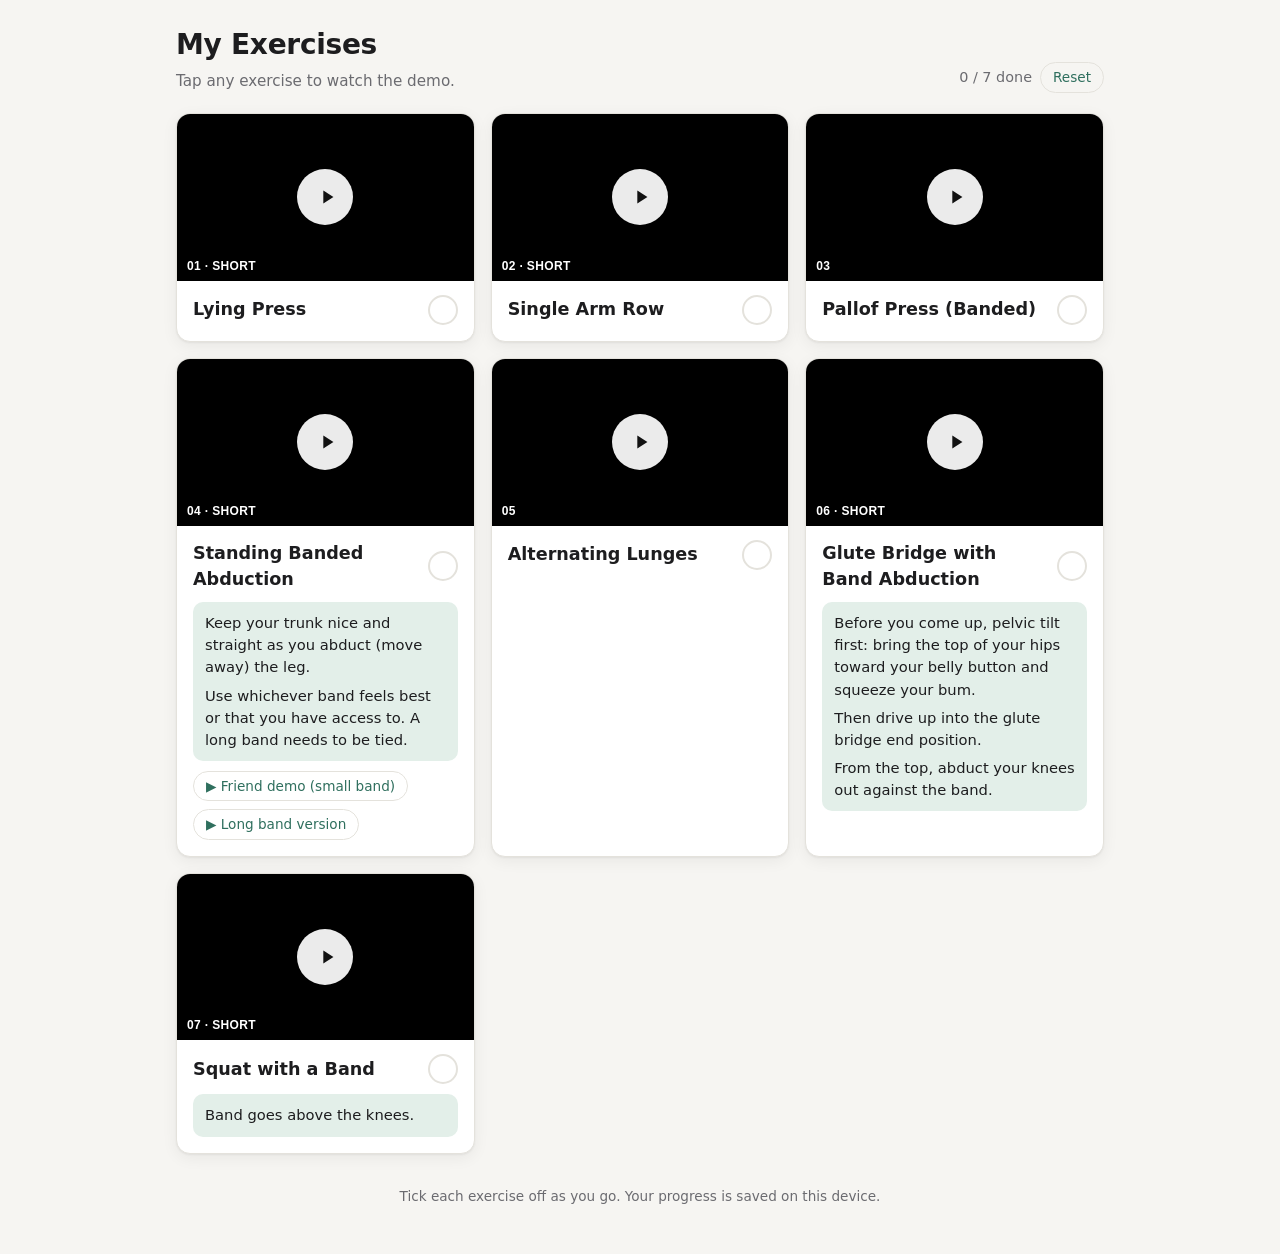
==== index.html @ b8123e3d "Add exercise reference web app Co-Authored-By: Claude Opus 5.5 <noreply@anthropic.com> Claude-Sessio" ====
<!doctype html>
<html lang="en">
<head>
<meta charset="utf-8">
<meta name="viewport" content="width=device-width, initial-scale=1">
<title>My Exercises</title>
<meta name="description" content="Quick reference for my exercise programme. Tap any exercise to watch the demo video.">
<link rel="icon" href="data:image/svg+xml,<svg xmlns='http://www.w3.org/2000/svg' viewBox='0 0 100 100'><text y='.9em' font-size='90'>💪</text></svg>">
<style>
  :root {
    --bg: #f6f5f2;
    --card: #ffffff;
    --text: #1d1d1f;
    --muted: #6b6b70;
    --accent: #2f6f5e;
    --accent-soft: #e3efe9;
    --border: #e4e2dc;
    --shadow: 0 1px 2px rgba(0,0,0,.05), 0 4px 16px rgba(0,0,0,.06);
    --overlay: rgba(10,10,12,.85);
  }
  @media (prefers-color-scheme: dark) {
    :root:not([data-theme="light"]) {
      --bg: #141416;
      --card: #1e1e21;
      --text: #f0f0f2;
      --muted: #a0a0a8;
      --accent: #6cc3a7;
      --accent-soft: #1f3530;
      --border: #2c2c31;
      --shadow: 0 1px 2px rgba(0,0,0,.4), 0 4px 16px rgba(0,0,0,.3);
    }
  }
  :root[data-theme="dark"] {
    --bg: #141416;
    --card: #1e1e21;
    --text: #f0f0f2;
    --muted: #a0a0a8;
    --accent: #6cc3a7;
    --accent-soft: #1f3530;
    --border: #2c2c31;
    --shadow: 0 1px 2px rgba(0,0,0,.4), 0 4px 16px rgba(0,0,0,.3);
  }

  * { box-sizing: border-box; }
  body {
    margin: 0;
    background: var(--bg);
    color: var(--text);
    font: 16px/1.5 system-ui, -apple-system, "Segoe UI", Roboto, sans-serif;
    -webkit-font-smoothing: antialiased;
  }
  .wrap { max-width: 960px; margin: 0 auto; padding: 24px 16px 48px; }

  header { display: flex; align-items: flex-end; justify-content: space-between; gap: 12px; margin-bottom: 20px; }
  h1 { font-size: 1.75rem; margin: 0; letter-spacing: -.01em; }
  .sub { color: var(--muted); margin: 4px 0 0; font-size: .95rem; }
  .progress { font-size: .9rem; color: var(--muted); white-space: nowrap; }
  .progress button {
    margin-left: 8px; font: inherit; font-size: .85rem; color: var(--accent);
    background: none; border: 1px solid var(--border); border-radius: 999px; padding: 4px 12px; cursor: pointer;
  }

  .grid { display: grid; gap: 16px; grid-template-columns: repeat(auto-fill, minmax(260px, 1fr)); }

  .card {
    background: var(--card); border: 1px solid var(--border); border-radius: 14px;
    box-shadow: var(--shadow); overflow: hidden; display: flex; flex-direction: column;
    transition: opacity .2s;
  }
  .card.done { opacity: .55; }

  .thumb {
    position: relative; display: block; width: 100%; aspect-ratio: 16 / 9; padding: 0; border: 0;
    background: #000 center / cover no-repeat; cursor: pointer;
  }
  .thumb::after {
    content: ""; position: absolute; inset: 0;
    background: linear-gradient(to top, rgba(0,0,0,.45), rgba(0,0,0,0) 55%);
  }
  .play {
    position: absolute; z-index: 1; left: 50%; top: 50%; transform: translate(-50%, -50%);
    width: 56px; height: 56px; border-radius: 50%; background: rgba(255,255,255,.92);
    display: grid; place-items: center; transition: transform .15s;
  }
  .play svg { width: 22px; height: 22px; margin-left: 3px; fill: #111; }
  .thumb:hover .play, .thumb:focus-visible .play { transform: translate(-50%, -50%) scale(1.08); }
  .thumb:focus-visible { outline: 3px solid var(--accent); outline-offset: -3px; }
  .badge {
    position: absolute; z-index: 1; left: 10px; bottom: 8px; color: #fff; font-size: .75rem;
    font-weight: 600; letter-spacing: .03em; text-transform: uppercase;
  }

  .body { padding: 14px 16px 16px; display: flex; flex-direction: column; gap: 10px; flex: 1; }
  .title-row { display: flex; align-items: center; justify-content: space-between; gap: 10px; }
  h2 { font-size: 1.1rem; margin: 0; }
  .check {
    flex: none; width: 30px; height: 30px; border-radius: 50%; border: 2px solid var(--border);
    background: none; cursor: pointer; display: grid; place-items: center; color: transparent;
  }
  .check svg { width: 16px; height: 16px; }
  .card.done .check { background: var(--accent); border-color: var(--accent); color: #fff; }

  .tips { margin: 0; padding: 10px 12px; background: var(--accent-soft); border-radius: 10px; font-size: .92rem; }
  .tips p { margin: 0; }
  .tips p + p { margin-top: 6px; }

  .alt { display: flex; flex-wrap: wrap; gap: 8px; }
  .alt button {
    font: inherit; font-size: .85rem; color: var(--accent); background: none; cursor: pointer;
    border: 1px solid var(--border); border-radius: 999px; padding: 4px 12px;
  }

  /* Video modal */
  .modal {
    position: fixed; inset: 0; z-index: 10; background: var(--overlay);
    display: none; align-items: center; justify-content: center; padding: 16px;
  }
  .modal.open { display: flex; }
  .player { position: relative; width: 100%; max-width: 900px; }
  .player.short { max-width: min(420px, calc((100vh - 120px) * 9 / 16)); }
  .frame { position: relative; width: 100%; aspect-ratio: 16 / 9; background: #000; border-radius: 12px; overflow: hidden; }
  .player.short .frame { aspect-ratio: 9 / 16; }
  .frame iframe { position: absolute; inset: 0; width: 100%; height: 100%; border: 0; }
  .player-bar { display: flex; justify-content: space-between; align-items: center; gap: 12px; margin-bottom: 10px; color: #fff; }
  .player-bar h3 { margin: 0; font-size: 1rem; }
  .player-bar a { color: #cfe; font-size: .85rem; }
  .close {
    flex: none; width: 40px; height: 40px; border-radius: 50%; border: 0; cursor: pointer;
    background: rgba(255,255,255,.15); color: #fff; font-size: 1.4rem; line-height: 1;
  }

  footer { margin-top: 32px; color: var(--muted); font-size: .85rem; text-align: center; }

  @media (max-width: 520px) {
    header { flex-direction: column; align-items: flex-start; }
    h1 { font-size: 1.5rem; }
  }
</style>
</head>
<body>
<div class="wrap">
  <header>
    <div>
      <h1>My Exercises</h1>
      <p class="sub">Tap any exercise to watch the demo.</p>
    </div>
    <div class="progress"><span id="count"></span><button id="reset" type="button">Reset</button></div>
  </header>

  <main class="grid" id="grid"></main>

  <footer>Tick each exercise off as you go. Your progress is saved on this device.</footer>
</div>

<div class="modal" id="modal" role="dialog" aria-modal="true" aria-labelledby="modal-title">
  <div class="player" id="player">
    <div class="player-bar">
      <div>
        <h3 id="modal-title"></h3>
        <a id="modal-link" href="#" target="_blank" rel="noopener">Open in YouTube</a>
      </div>
      <button class="close" id="close" type="button" aria-label="Close video">&times;</button>
    </div>
    <div class="frame" id="frame"></div>
  </div>
</div>

<script>
  // Add or edit exercises here. "short: true" means a vertical YouTube Short.
  const EXERCISES = [
    {
      name: "Lying Press",
      videos: [{ id: "d33SDkfL1yQ", short: true }]
    },
    {
      name: "Single Arm Row",
      videos: [{ id: "i9BJwVCK5VQ", short: true }]
    },
    {
      name: "Pallof Press (Banded)",
      videos: [{ id: "y1fOBVtANdM", short: false }]
    },
    {
      name: "Standing Banded Abduction",
      tips: [
        "Keep your trunk nice and straight as you abduct (move away) the leg.",
        "Use whichever band feels best or that you have access to. A long band needs to be tied."
      ],
      videos: [
        { id: "8Ax7lJ3I7pk", short: true, label: "Friend demo (small band)" },
        { id: "7Sph-K6Nmgc", short: true, label: "Long band version" }
      ]
    },
    {
      name: "Alternating Lunges",
      videos: [{ id: "tTej-ax9XiA", short: false }]
    },
    {
      name: "Glute Bridge with Band Abduction",
      tips: [
        "Before you come up, pelvic tilt first: bring the top of your hips toward your belly button and squeeze your bum.",
        "Then drive up into the glute bridge end position.",
        "From the top, abduct your knees out against the band."
      ],
      videos: [{ id: "tv9dFw4zPA0", short: true }]
    },
    {
      name: "Squat with a Band",
      tips: ["Band goes above the knees."],
      videos: [{ id: "ExfeIVSC1HU", short: true }]
    }
  ];

  const STORE_KEY = "exercises-done";
  const load = () => { try { return JSON.parse(localStorage.getItem(STORE_KEY)) || []; } catch { return []; } };
  const save = (done) => { try { localStorage.setItem(STORE_KEY, JSON.stringify(done)); } catch {} };
  let done = new Set(load());

  const ytUrl = (v) => v.short ? `https://www.youtube.com/shorts/${v.id}` : `https://www.youtube.com/watch?v=${v.id}`;
  const playIcon = '<svg viewBox="0 0 24 24" aria-hidden="true"><path d="M8 5v14l11-7z"/></svg>';
  const tickIcon = '<svg viewBox="0 0 24 24" fill="none" stroke="currentColor" stroke-width="3" aria-hidden="true"><path d="M5 12l5 5L19 7"/></svg>';

  const grid = document.getElementById("grid");

  EXERCISES.forEach((ex, i) => {
    const main = ex.videos[0];
    const card = document.createElement("article");
    card.className = "card" + (done.has(ex.name) ? " done" : "");
    card.innerHTML = `
      <button class="thumb" type="button" aria-label="Play ${ex.name} video"
        style="background-image:url('https://i.ytimg.com/vi/${main.id}/hqdefault.jpg')">
        <span class="play">${playIcon}</span>
        <span class="badge">${String(i + 1).padStart(2, "0")}${main.short ? " · Short" : ""}</span>
      </button>
      <div class="body">
        <div class="title-row">
          <h2>${ex.name}</h2>
          <button class="check" type="button" aria-label="Mark ${ex.name} as done" aria-pressed="${done.has(ex.name)}">${tickIcon}</button>
        </div>
        ${ex.tips ? `<div class="tips">${ex.tips.map(t => `<p>${t}</p>`).join("")}</div>` : ""}
        ${ex.videos.length > 1 ? `<div class="alt">${ex.videos.map((v, j) =>
          `<button type="button" data-v="${j}">▶ ${v.label || "Video " + (j + 1)}</button>`).join("")}</div>` : ""}
      </div>`;

    card.querySelector(".thumb").addEventListener("click", () => openVideo(ex, main));
    card.querySelectorAll(".alt button").forEach(b =>
      b.addEventListener("click", () => openVideo(ex, ex.videos[+b.dataset.v])));
    const check = card.querySelector(".check");
    check.addEventListener("click", () => {
      done.has(ex.name) ? done.delete(ex.name) : done.add(ex.name);
      card.classList.toggle("done", done.has(ex.name));
      check.setAttribute("aria-pressed", done.has(ex.name));
      save([...done]);
      updateCount();
    });
    grid.appendChild(card);
  });

  function updateCount() {
    document.getElementById("count").textContent = `${done.size} / ${EXERCISES.length} done`;
  }
  updateCount();

  document.getElementById("reset").addEventListener("click", () => {
    done.clear(); save([]);
    document.querySelectorAll(".card").forEach(c => c.classList.remove("done"));
    document.querySelectorAll(".check").forEach(c => c.setAttribute("aria-pressed", "false"));
    updateCount();
  });

  // Modal player
  const modal = document.getElementById("modal");
  const player = document.getElementById("player");
  const frame = document.getElementById("frame");
  let lastFocus = null;

  function openVideo(ex, v) {
    lastFocus = document.activeElement;
    document.getElementById("modal-title").textContent = ex.name + (v.label ? ` · ${v.label}` : "");
    document.getElementById("modal-link").href = ytUrl(v);
    player.classList.toggle("short", v.short);
    frame.innerHTML = `<iframe src="https://www.youtube-nocookie.com/embed/${v.id}?autoplay=1&rel=0&playsinline=1"
      title="${ex.name}" allow="autoplay; encrypted-media; picture-in-picture; fullscreen" allowfullscreen></iframe>`;
    modal.classList.add("open");
    document.getElementById("close").focus();
  }
  function closeVideo() {
    modal.classList.remove("open");
    frame.innerHTML = "";
    if (lastFocus) lastFocus.focus();
  }
  document.getElementById("close").addEventListener("click", closeVideo);
  modal.addEventListener("click", (e) => { if (e.target === modal) closeVideo(); });
  document.addEventListener("keydown", (e) => { if (e.key === "Escape" && modal.classList.contains("open")) closeVideo(); });
</script>
</body>
</html>
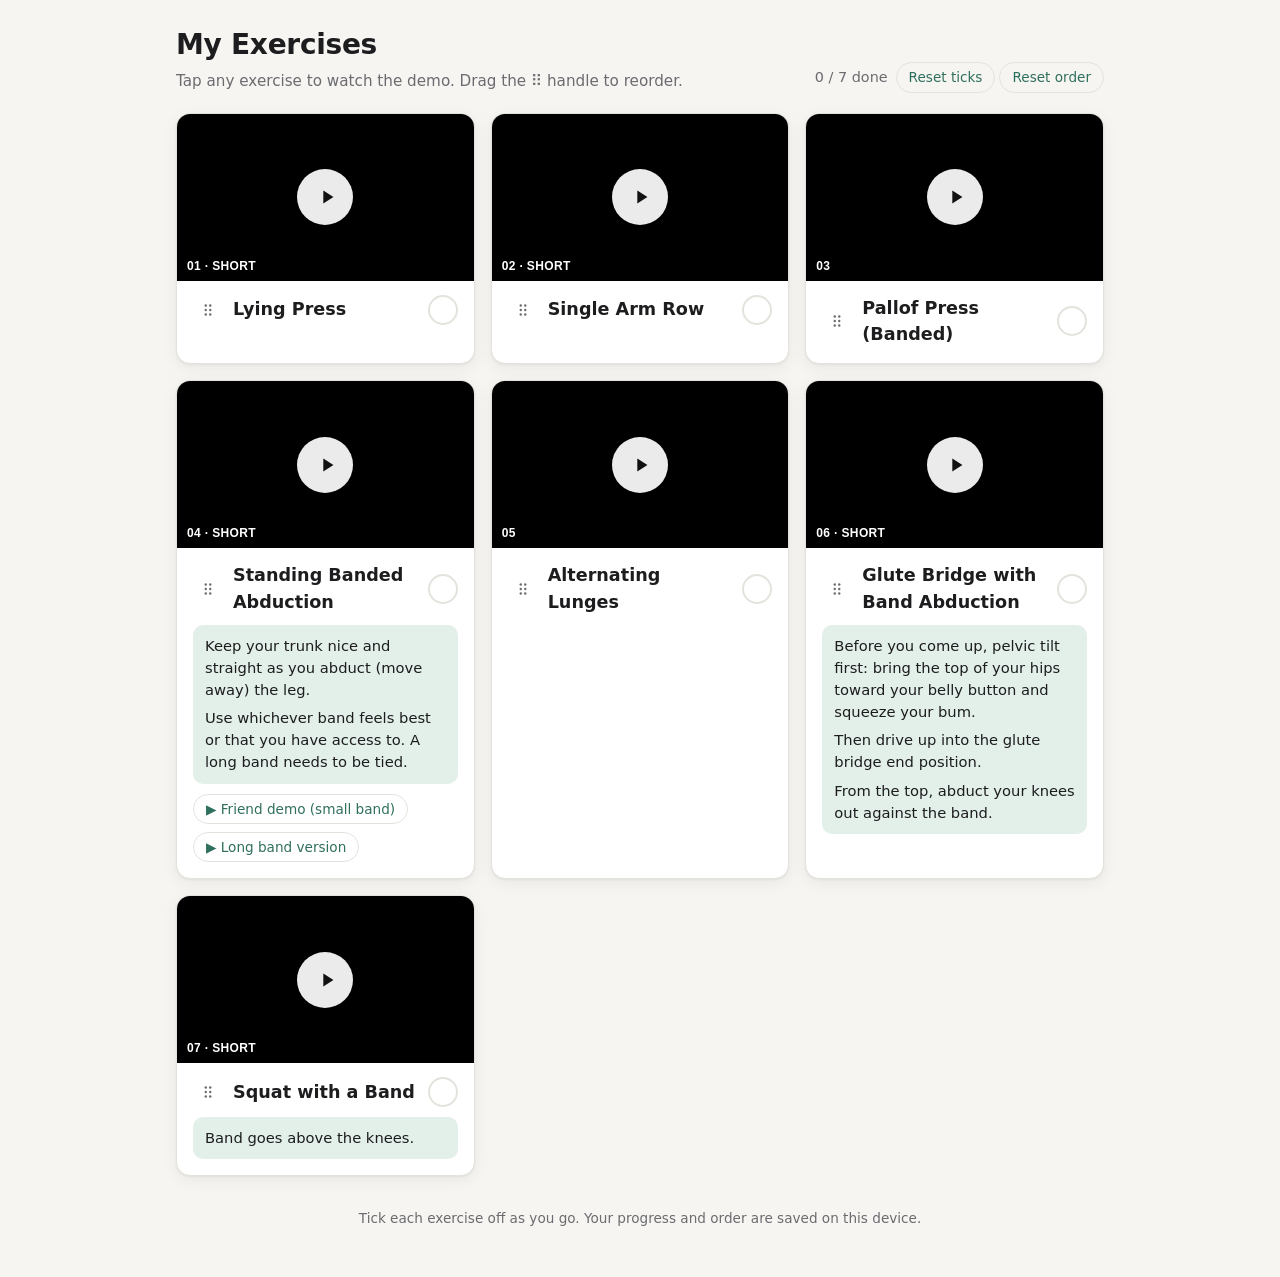
==== commit 4fa9893a: "Add drag-to-reorder with order saved in the browser Co-Authored-By: Claude Opus 5.5 <noreply@anthrop" ====
--- a/index.html
+++ b/index.html
@@ -55,6 +55,7 @@
   h1 { font-size: 1.75rem; margin: 0; letter-spacing: -.01em; }
   .sub { color: var(--muted); margin: 4px 0 0; font-size: .95rem; }
   .progress { font-size: .9rem; color: var(--muted); white-space: nowrap; }
+  .progress button + button { margin-left: 4px; }
   .progress button {
     margin-left: 8px; font: inherit; font-size: .85rem; color: var(--accent);
     background: none; border: 1px solid var(--border); border-radius: 999px; padding: 4px 12px; cursor: pointer;
@@ -68,6 +69,17 @@
     transition: opacity .2s;
   }
   .card.done { opacity: .55; }
+  .card.dragging { opacity: .9; box-shadow: 0 12px 32px rgba(0,0,0,.25); outline: 2px solid var(--accent); position: relative; z-index: 2; }
+  body.is-dragging { user-select: none; -webkit-user-select: none; cursor: grabbing; }
+
+  .handle {
+    flex: none; width: 30px; height: 30px; border: 0; border-radius: 8px; padding: 0;
+    background: none; color: var(--muted); cursor: grab; display: grid; place-items: center;
+    touch-action: none;
+  }
+  .handle:hover, .handle:focus-visible { background: var(--accent-soft); color: var(--accent); }
+  .handle svg { width: 18px; height: 18px; fill: currentColor; }
+  .title-row h2 { flex: 1; }
 
   .thumb {
     position: relative; display: block; width: 100%; aspect-ratio: 16 / 9; padding: 0; border: 0;
@@ -142,14 +154,14 @@
   <header>
     <div>
       <h1>My Exercises</h1>
-      <p class="sub">Tap any exercise to watch the demo.</p>
+      <p class="sub">Tap any exercise to watch the demo. Drag the ⠿ handle to reorder.</p>
     </div>
-    <div class="progress"><span id="count"></span><button id="reset" type="button">Reset</button></div>
+    <div class="progress"><span id="count"></span><button id="reset" type="button">Reset ticks</button><button id="reset-order" type="button">Reset order</button></div>
   </header>
 
   <main class="grid" id="grid"></main>
 
-  <footer>Tick each exercise off as you go. Your progress is saved on this device.</footer>
+  <footer>Tick each exercise off as you go. Your progress and order are saved on this device.</footer>
 </div>
 
 <div class="modal" id="modal" role="dialog" aria-modal="true" aria-labelledby="modal-title">
@@ -216,24 +228,36 @@
   const save = (done) => { try { localStorage.setItem(STORE_KEY, JSON.stringify(done)); } catch {} };
   let done = new Set(load());
 
+  const ORDER_KEY = "exercises-order";
+  const loadOrder = () => { try { return JSON.parse(localStorage.getItem(ORDER_KEY)) || []; } catch { return []; } };
+  const saveOrder = (order) => { try { localStorage.setItem(ORDER_KEY, JSON.stringify(order)); } catch {} };
+
+  // Apply the saved order. Exercises not in the saved list (e.g. newly added) go at the end.
+  const savedOrder = loadOrder();
+  const rank = (ex) => { const i = savedOrder.indexOf(ex.name); return i === -1 ? Infinity : i; };
+  const ordered = EXERCISES.map((ex, i) => ({ ex, i })).sort((a, b) => rank(a.ex) - rank(b.ex) || a.i - b.i).map(o => o.ex);
+
   const ytUrl = (v) => v.short ? `https://www.youtube.com/shorts/${v.id}` : `https://www.youtube.com/watch?v=${v.id}`;
   const playIcon = '<svg viewBox="0 0 24 24" aria-hidden="true"><path d="M8 5v14l11-7z"/></svg>';
+  const gripIcon = '<svg viewBox="0 0 24 24" aria-hidden="true"><circle cx="9" cy="6" r="1.6"/><circle cx="15" cy="6" r="1.6"/><circle cx="9" cy="12" r="1.6"/><circle cx="15" cy="12" r="1.6"/><circle cx="9" cy="18" r="1.6"/><circle cx="15" cy="18" r="1.6"/></svg>';
   const tickIcon = '<svg viewBox="0 0 24 24" fill="none" stroke="currentColor" stroke-width="3" aria-hidden="true"><path d="M5 12l5 5L19 7"/></svg>';
 
   const grid = document.getElementById("grid");
 
-  EXERCISES.forEach((ex, i) => {
+  ordered.forEach((ex) => {
     const main = ex.videos[0];
     const card = document.createElement("article");
+    card.dataset.name = ex.name;
     card.className = "card" + (done.has(ex.name) ? " done" : "");
     card.innerHTML = `
       <button class="thumb" type="button" aria-label="Play ${ex.name} video"
         style="background-image:url('https://i.ytimg.com/vi/${main.id}/hqdefault.jpg')">
         <span class="play">${playIcon}</span>
-        <span class="badge">${String(i + 1).padStart(2, "0")}${main.short ? " · Short" : ""}</span>
+        <span class="badge"><span class="num"></span>${main.short ? " · Short" : ""}</span>
       </button>
       <div class="body">
         <div class="title-row">
+          <button class="handle" type="button" aria-label="Reorder ${ex.name}. Drag, or use arrow keys">${gripIcon}</button>
           <h2>${ex.name}</h2>
           <button class="check" type="button" aria-label="Mark ${ex.name} as done" aria-pressed="${done.has(ex.name)}">${tickIcon}</button>
         </div>
@@ -253,7 +277,74 @@
       save([...done]);
       updateCount();
     });
+    setupDrag(card);
     grid.appendChild(card);
+  });
+  renumber();
+
+  function renumber() {
+    grid.querySelectorAll(".card").forEach((c, i) => {
+      c.querySelector(".num").textContent = String(i + 1).padStart(2, "0");
+    });
+  }
+  function persistOrder() {
+    saveOrder([...grid.querySelectorAll(".card")].map(c => c.dataset.name));
+    renumber();
+  }
+
+  // Drag to reorder with the handle. Pointer events cover mouse, touch, and pen.
+  function setupDrag(card) {
+    const handle = card.querySelector(".handle");
+
+    handle.addEventListener("pointerdown", (e) => {
+      if (e.button !== 0) return;
+      e.preventDefault();
+      card.classList.add("dragging");
+      document.body.classList.add("is-dragging");
+
+      const onMove = (ev) => {
+        // Auto-scroll near the top or bottom edge of the screen.
+        const edge = 60;
+        if (ev.clientY < edge) window.scrollBy(0, -12);
+        else if (ev.clientY > window.innerHeight - edge) window.scrollBy(0, 12);
+
+        const target = document.elementFromPoint(ev.clientX, ev.clientY)?.closest(".card");
+        if (!target || target === card) return;
+        const cards = [...grid.children];
+        const before = cards.indexOf(card) > cards.indexOf(target);
+        grid.insertBefore(card, before ? target : target.nextSibling);
+      };
+      // Listen on the document: moving the card in the DOM would drop pointer capture on the handle.
+      const onUp = () => {
+        document.removeEventListener("pointermove", onMove);
+        document.removeEventListener("pointerup", onUp);
+        document.removeEventListener("pointercancel", onUp);
+        card.classList.remove("dragging");
+        document.body.classList.remove("is-dragging");
+        persistOrder();
+      };
+      document.addEventListener("pointermove", onMove);
+      document.addEventListener("pointerup", onUp);
+      document.addEventListener("pointercancel", onUp);
+    });
+
+    // Keyboard: arrow keys move the card one place.
+    handle.addEventListener("keydown", (e) => {
+      if (["ArrowUp", "ArrowLeft"].includes(e.key) && card.previousElementSibling) {
+        grid.insertBefore(card, card.previousElementSibling);
+      } else if (["ArrowDown", "ArrowRight"].includes(e.key) && card.nextElementSibling) {
+        grid.insertBefore(card.nextElementSibling, card);
+      } else return;
+      e.preventDefault();
+      handle.focus();
+      persistOrder();
+    });
+  }
+
+  document.getElementById("reset-order").addEventListener("click", () => {
+    const byName = Object.fromEntries([...grid.children].map(c => [c.dataset.name, c]));
+    EXERCISES.forEach(ex => grid.appendChild(byName[ex.name]));
+    persistOrder();
   });
 
   function updateCount() {
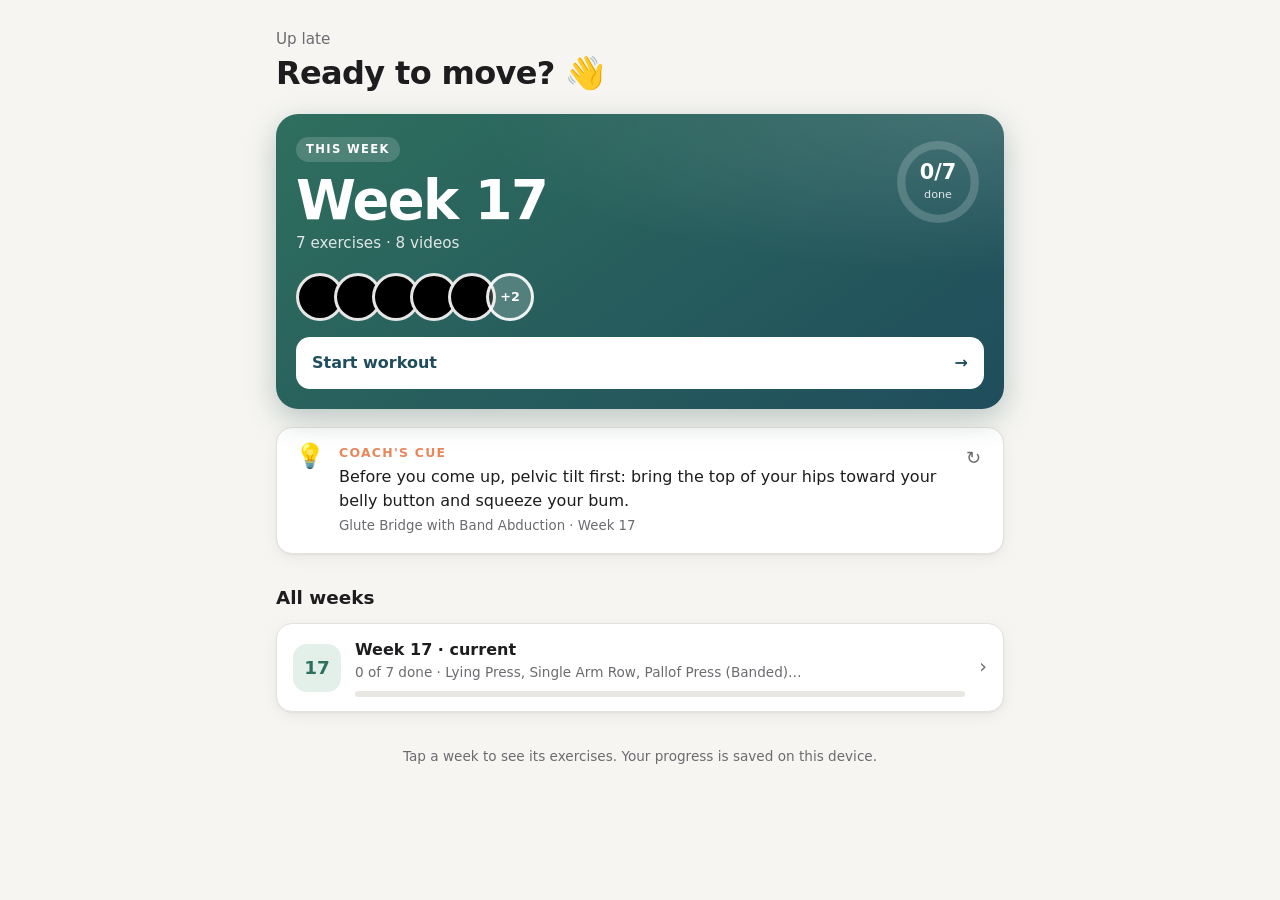
==== commit 174c360a: "Add weeks home page; move exercises to Week 17 Co-Authored-By: Claude Opus 5.5 <noreply@anthropic.co" ====
--- a/index.html
+++ b/index.html
@@ -2,9 +2,11 @@
 <html lang="en">
 <head>
 <meta charset="utf-8">
-<meta name="viewport" content="width=device-width, initial-scale=1">
+<meta name="viewport" content="width=device-width, initial-scale=1, viewport-fit=cover">
 <title>My Exercises</title>
-<meta name="description" content="Quick reference for my exercise programme. Tap any exercise to watch the demo video.">
+<meta name="description" content="My weekly exercise programme. Pick a week and tap any exercise to watch the demo.">
+<meta name="apple-mobile-web-app-capable" content="yes">
+<meta name="apple-mobile-web-app-title" content="Exercises">
 <link rel="icon" href="data:image/svg+xml,<svg xmlns='http://www.w3.org/2000/svg' viewBox='0 0 100 100'><text y='.9em' font-size='90'>💪</text></svg>">
 <style>
   :root {
@@ -13,10 +15,14 @@
     --text: #1d1d1f;
     --muted: #6b6b70;
     --accent: #2f6f5e;
+    --accent-2: #4e9a7f;
     --accent-soft: #e3efe9;
+    --warm: #e8875b;
     --border: #e4e2dc;
     --shadow: 0 1px 2px rgba(0,0,0,.05), 0 4px 16px rgba(0,0,0,.06);
-    --overlay: rgba(10,10,12,.85);
+    --hero-from: #2f6f5e;
+    --hero-to: #1f4d5c;
+    --track: #e9e7e1;
   }
   @media (prefers-color-scheme: dark) {
     :root:not([data-theme="light"]) {
@@ -25,9 +31,14 @@
       --text: #f0f0f2;
       --muted: #a0a0a8;
       --accent: #6cc3a7;
+      --accent-2: #4e9a7f;
       --accent-soft: #1f3530;
+      --warm: #f0a07a;
       --border: #2c2c31;
       --shadow: 0 1px 2px rgba(0,0,0,.4), 0 4px 16px rgba(0,0,0,.3);
+      --hero-from: #1f4d43;
+      --hero-to: #173544;
+      --track: #2c2c31;
     }
   }
   :root[data-theme="dark"] {
@@ -36,9 +47,14 @@
     --text: #f0f0f2;
     --muted: #a0a0a8;
     --accent: #6cc3a7;
+    --accent-2: #4e9a7f;
     --accent-soft: #1f3530;
+    --warm: #f0a07a;
     --border: #2c2c31;
     --shadow: 0 1px 2px rgba(0,0,0,.4), 0 4px 16px rgba(0,0,0,.3);
+    --hero-from: #1f4d43;
+    --hero-to: #173544;
+    --track: #2c2c31;
   }
 
   * { box-sizing: border-box; }
@@ -49,340 +65,218 @@
     font: 16px/1.5 system-ui, -apple-system, "Segoe UI", Roboto, sans-serif;
     -webkit-font-smoothing: antialiased;
   }
-  .wrap { max-width: 960px; margin: 0 auto; padding: 24px 16px 48px; }
-
-  header { display: flex; align-items: flex-end; justify-content: space-between; gap: 12px; margin-bottom: 20px; }
-  h1 { font-size: 1.75rem; margin: 0; letter-spacing: -.01em; }
-  .sub { color: var(--muted); margin: 4px 0 0; font-size: .95rem; }
-  .progress { font-size: .9rem; color: var(--muted); white-space: nowrap; }
-  .progress button + button { margin-left: 4px; }
-  .progress button {
-    margin-left: 8px; font: inherit; font-size: .85rem; color: var(--accent);
-    background: none; border: 1px solid var(--border); border-radius: 999px; padding: 4px 12px; cursor: pointer;
-  }
-
-  .grid { display: grid; gap: 16px; grid-template-columns: repeat(auto-fill, minmax(260px, 1fr)); }
-
-  .card {
-    background: var(--card); border: 1px solid var(--border); border-radius: 14px;
-    box-shadow: var(--shadow); overflow: hidden; display: flex; flex-direction: column;
-    transition: opacity .2s;
-  }
-  .card.done { opacity: .55; }
-  .card.dragging { opacity: .9; box-shadow: 0 12px 32px rgba(0,0,0,.25); outline: 2px solid var(--accent); position: relative; z-index: 2; }
-  body.is-dragging { user-select: none; -webkit-user-select: none; cursor: grabbing; }
-
-  .handle {
-    flex: none; width: 30px; height: 30px; border: 0; border-radius: 8px; padding: 0;
-    background: none; color: var(--muted); cursor: grab; display: grid; place-items: center;
-    touch-action: none;
-  }
-  .handle:hover, .handle:focus-visible { background: var(--accent-soft); color: var(--accent); }
-  .handle svg { width: 18px; height: 18px; fill: currentColor; }
-  .title-row h2 { flex: 1; }
-
-  .thumb {
-    position: relative; display: block; width: 100%; aspect-ratio: 16 / 9; padding: 0; border: 0;
-    background: #000 center / cover no-repeat; cursor: pointer;
-  }
-  .thumb::after {
-    content: ""; position: absolute; inset: 0;
-    background: linear-gradient(to top, rgba(0,0,0,.45), rgba(0,0,0,0) 55%);
-  }
-  .play {
-    position: absolute; z-index: 1; left: 50%; top: 50%; transform: translate(-50%, -50%);
-    width: 56px; height: 56px; border-radius: 50%; background: rgba(255,255,255,.92);
-    display: grid; place-items: center; transition: transform .15s;
-  }
-  .play svg { width: 22px; height: 22px; margin-left: 3px; fill: #111; }
-  .thumb:hover .play, .thumb:focus-visible .play { transform: translate(-50%, -50%) scale(1.08); }
-  .thumb:focus-visible { outline: 3px solid var(--accent); outline-offset: -3px; }
+  .wrap {
+    max-width: 760px; margin: 0 auto;
+    padding: max(28px, env(safe-area-inset-top)) 16px 48px;
+  }
+
+  .greeting { font-size: .95rem; color: var(--muted); margin: 0; }
+  h1 { font-size: 2rem; line-height: 1.15; margin: 4px 0 22px; letter-spacing: -.02em; }
+  h1 .wave { display: inline-block; transform-origin: 70% 70%; animation: wave 1.8s ease-in-out 0.4s 1; }
+  @keyframes wave { 0%,100% { transform: rotate(0); } 20%,60% { transform: rotate(14deg); } 40%,80% { transform: rotate(-8deg); } }
+
+  /* Featured week */
+  .hero {
+    position: relative; display: block; overflow: hidden; color: #fff; text-decoration: none;
+    border-radius: 22px; padding: 22px 20px 20px;
+    background: radial-gradient(120% 90% at 100% 0%, rgba(255,255,255,.14), transparent 60%),
+                linear-gradient(145deg, var(--hero-from), var(--hero-to));
+    box-shadow: 0 10px 30px rgba(31,77,67,.28);
+    transition: transform .15s ease;
+  }
+  .hero:active { transform: scale(.99); }
+  .hero-top { display: flex; justify-content: space-between; align-items: flex-start; gap: 16px; }
+  .eyebrow {
+    display: inline-block; font-size: .72rem; font-weight: 700; letter-spacing: .12em; text-transform: uppercase;
+    background: rgba(255,255,255,.16); padding: 4px 10px; border-radius: 999px;
+  }
+  .big { font-size: 3.4rem; font-weight: 800; line-height: 1; margin: 12px 0 4px; letter-spacing: -.03em; }
+  .hero .meta { opacity: .85; font-size: .95rem; margin: 0; }
+
+  .ring { flex: none; position: relative; width: 92px; height: 92px; }
+  .ring svg { width: 100%; height: 100%; transform: rotate(-90deg); }
+  .ring circle { fill: none; stroke-width: 9; }
+  .ring .bg { stroke: rgba(255,255,255,.18); }
+  .ring .fg { stroke: #fff; stroke-linecap: round; transition: stroke-dashoffset 1s cubic-bezier(.2,.8,.2,1); }
+  .ring-label { position: absolute; inset: 0; display: grid; place-items: center; text-align: center; line-height: 1.1; }
+  .ring-label b { font-size: 1.3rem; display: block; }
+  .ring-label span { font-size: .7rem; opacity: .85; }
+
+  .thumbs { display: flex; margin: 18px 0 16px; }
+  .thumbs span {
+    width: 48px; height: 48px; border-radius: 50%; border: 3px solid rgba(255,255,255,.9);
+    background: #000 center / cover no-repeat; margin-left: -10px;
+  }
+  .thumbs span:first-child { margin-left: 0; }
+  .thumbs .more {
+    display: grid; place-items: center; font-size: .8rem; font-weight: 700;
+    background: rgba(255,255,255,.2); color: #fff;
+  }
+
+  .cta {
+    display: flex; justify-content: space-between; align-items: center;
+    background: #fff; color: var(--hero-to); border-radius: 14px; padding: 14px 16px; font-weight: 700;
+  }
+  .cta .arrow { transition: transform .2s; }
+  .hero:hover .cta .arrow { transform: translateX(4px); }
+
+  /* Coach's cue */
+  .cue {
+    margin: 18px 0 30px; padding: 16px 18px; border-radius: 16px; background: var(--card);
+    border: 1px solid var(--border); box-shadow: var(--shadow); display: flex; gap: 14px; align-items: flex-start;
+  }
+  .cue .icon { font-size: 1.5rem; line-height: 1; }
+  .cue h3 { margin: 0 0 2px; font-size: .78rem; letter-spacing: .1em; text-transform: uppercase; color: var(--warm); }
+  .cue p { margin: 0; }
+  .cue small { color: var(--muted); }
+  .cue button {
+    margin-left: auto; flex: none; border: 0; background: none; color: var(--muted); font-size: 1.1rem;
+    cursor: pointer; padding: 4px; border-radius: 8px;
+  }
+  .cue button:hover { color: var(--accent); background: var(--accent-soft); }
+
+  /* All weeks */
+  h2 { font-size: 1.15rem; margin: 0 0 12px; }
+  .weeks { display: grid; gap: 10px; }
+  .week {
+    display: flex; align-items: center; gap: 14px; padding: 14px 16px; border-radius: 16px;
+    background: var(--card); border: 1px solid var(--border); box-shadow: var(--shadow);
+    color: var(--text); text-decoration: none; transition: transform .15s, border-color .15s;
+  }
+  .week:hover { border-color: var(--accent); transform: translateY(-1px); }
   .badge {
-    position: absolute; z-index: 1; left: 10px; bottom: 8px; color: #fff; font-size: .75rem;
-    font-weight: 600; letter-spacing: .03em; text-transform: uppercase;
-  }
-
-  .body { padding: 14px 16px 16px; display: flex; flex-direction: column; gap: 10px; flex: 1; }
-  .title-row { display: flex; align-items: center; justify-content: space-between; gap: 10px; }
-  h2 { font-size: 1.1rem; margin: 0; }
-  .check {
-    flex: none; width: 30px; height: 30px; border-radius: 50%; border: 2px solid var(--border);
-    background: none; cursor: pointer; display: grid; place-items: center; color: transparent;
-  }
-  .check svg { width: 16px; height: 16px; }
-  .card.done .check { background: var(--accent); border-color: var(--accent); color: #fff; }
-
-  .tips { margin: 0; padding: 10px 12px; background: var(--accent-soft); border-radius: 10px; font-size: .92rem; }
-  .tips p { margin: 0; }
-  .tips p + p { margin-top: 6px; }
-
-  .alt { display: flex; flex-wrap: wrap; gap: 8px; }
-  .alt button {
-    font: inherit; font-size: .85rem; color: var(--accent); background: none; cursor: pointer;
-    border: 1px solid var(--border); border-radius: 999px; padding: 4px 12px;
-  }
-
-  /* Video modal */
-  .modal {
-    position: fixed; inset: 0; z-index: 10; background: var(--overlay);
-    display: none; align-items: center; justify-content: center; padding: 16px;
-  }
-  .modal.open { display: flex; }
-  .player { position: relative; width: 100%; max-width: 900px; }
-  .player.short { max-width: min(420px, calc((100vh - 120px) * 9 / 16)); }
-  .frame { position: relative; width: 100%; aspect-ratio: 16 / 9; background: #000; border-radius: 12px; overflow: hidden; }
-  .player.short .frame { aspect-ratio: 9 / 16; }
-  .frame iframe { position: absolute; inset: 0; width: 100%; height: 100%; border: 0; }
-  .player-bar { display: flex; justify-content: space-between; align-items: center; gap: 12px; margin-bottom: 10px; color: #fff; }
-  .player-bar h3 { margin: 0; font-size: 1rem; }
-  .player-bar a { color: #cfe; font-size: .85rem; }
-  .close {
-    flex: none; width: 40px; height: 40px; border-radius: 50%; border: 0; cursor: pointer;
-    background: rgba(255,255,255,.15); color: #fff; font-size: 1.4rem; line-height: 1;
-  }
-
-  footer { margin-top: 32px; color: var(--muted); font-size: .85rem; text-align: center; }
-
-  @media (max-width: 520px) {
-    header { flex-direction: column; align-items: flex-start; }
-    h1 { font-size: 1.5rem; }
+    flex: none; width: 48px; height: 48px; border-radius: 14px; display: grid; place-items: center;
+    font-weight: 800; font-size: 1.15rem; background: var(--accent-soft); color: var(--accent);
+  }
+  .week.complete .badge { background: var(--accent); color: #fff; }
+  .week .info { flex: 1; min-width: 0; }
+  .week .name { font-weight: 700; }
+  .week .sub { color: var(--muted); font-size: .85rem; }
+  .bar { height: 6px; border-radius: 999px; background: var(--track); margin-top: 8px; overflow: hidden; }
+  .bar i { display: block; height: 100%; width: 0; border-radius: inherit; background: var(--accent); transition: width .8s ease; }
+  .chev { color: var(--muted); font-size: 1.2rem; }
+
+  footer { margin-top: 34px; color: var(--muted); font-size: .85rem; text-align: center; }
+
+  @media (prefers-reduced-motion: reduce) {
+    *, *::before, *::after { animation: none !important; transition: none !important; }
+  }
+  @media (max-width: 400px) {
+    .big { font-size: 2.8rem; }
+    .ring { width: 80px; height: 80px; }
   }
 </style>
 </head>
 <body>
 <div class="wrap">
-  <header>
+  <p class="greeting" id="greeting"></p>
+  <h1 id="headline"></h1>
+
+  <a class="hero" id="hero"></a>
+
+  <div class="cue" id="cue" hidden>
+    <div class="icon" aria-hidden="true">💡</div>
     <div>
-      <h1>My Exercises</h1>
-      <p class="sub">Tap any exercise to watch the demo. Drag the ⠿ handle to reorder.</p>
+      <h3>Coach's cue</h3>
+      <p id="cue-text"></p>
+      <small id="cue-src"></small>
     </div>
-    <div class="progress"><span id="count"></span><button id="reset" type="button">Reset ticks</button><button id="reset-order" type="button">Reset order</button></div>
-  </header>
-
-  <main class="grid" id="grid"></main>
-
-  <footer>Tick each exercise off as you go. Your progress and order are saved on this device.</footer>
+    <button type="button" id="cue-next" aria-label="Show another cue">↻</button>
+  </div>
+
+  <h2>All weeks</h2>
+  <div class="weeks" id="weeks"></div>
+
+  <footer>Tap a week to see its exercises. Your progress is saved on this device.</footer>
 </div>
 
-<div class="modal" id="modal" role="dialog" aria-modal="true" aria-labelledby="modal-title">
-  <div class="player" id="player">
-    <div class="player-bar">
+<script src="weeks.js"></script>
+<script>
+  const weeks = [...WEEKS].sort((a, b) => b.number - a.number);
+  const latest = weeks[0];
+
+  const progress = (w) => {
+    const names = new Set(w.exercises.map(e => e.name));
+    const done = Store.get(Store.doneKey(w.number), []).filter(n => names.has(n)).length;
+    return { done, total: w.exercises.length, pct: w.exercises.length ? done / w.exercises.length : 0 };
+  };
+  const videoCount = (w) => w.exercises.reduce((n, e) => n + e.videos.length, 0);
+  const href = (w) => `week.html?w=${w.number}`;
+
+  // Greeting and headline
+  const h = new Date().getHours();
+  document.getElementById("greeting").textContent =
+    h < 5 ? "Up late" : h < 12 ? "Good morning" : h < 18 ? "Good afternoon" : "Good evening";
+  const p = progress(latest);
+  document.getElementById("headline").innerHTML =
+    p.done === 0 ? `Ready to move? <span class="wave">👋</span>`
+    : p.done < p.total ? `Nice work, keep going <span class="wave">💪</span>`
+    : `Week ${latest.number} done <span class="wave">🎉</span>`;
+
+  // Featured week
+  const R = 40, C = 2 * Math.PI * R;
+  const thumbs = latest.exercises.slice(0, 5)
+    .map(e => `<span style="background-image:url('https://i.ytimg.com/vi/${e.videos[0].id}/default.jpg')"></span>`).join("")
+    + (latest.exercises.length > 5 ? `<span class="more">+${latest.exercises.length - 5}</span>` : "");
+  const cta = p.done === 0 ? "Start workout" : p.done < p.total ? "Continue workout" : "Review this week";
+  const hero = document.getElementById("hero");
+  hero.href = href(latest);
+  hero.innerHTML = `
+    <div class="hero-top">
       <div>
-        <h3 id="modal-title"></h3>
-        <a id="modal-link" href="#" target="_blank" rel="noopener">Open in YouTube</a>
+        <span class="eyebrow">This week</span>
+        <div class="big">Week ${latest.number}</div>
+        <p class="meta">${p.total} exercises · ${videoCount(latest)} videos</p>
       </div>
-      <button class="close" id="close" type="button" aria-label="Close video">&times;</button>
+      <div class="ring" role="img" aria-label="${p.done} of ${p.total} exercises done">
+        <svg viewBox="0 0 100 100"><circle class="bg" cx="50" cy="50" r="${R}"/>
+          <circle class="fg" cx="50" cy="50" r="${R}" stroke-dasharray="${C}" stroke-dashoffset="${C}"/></svg>
+        <div class="ring-label"><div><b>${p.done}/${p.total}</b><span>done</span></div></div>
+      </div>
     </div>
-    <div class="frame" id="frame"></div>
-  </div>
-</div>
-
-<script>
-  // Add or edit exercises here. "short: true" means a vertical YouTube Short.
-  const EXERCISES = [
-    {
-      name: "Lying Press",
-      videos: [{ id: "d33SDkfL1yQ", short: true }]
-    },
-    {
-      name: "Single Arm Row",
-      videos: [{ id: "i9BJwVCK5VQ", short: true }]
-    },
-    {
-      name: "Pallof Press (Banded)",
-      videos: [{ id: "y1fOBVtANdM", short: false }]
-    },
-    {
-      name: "Standing Banded Abduction",
-      tips: [
-        "Keep your trunk nice and straight as you abduct (move away) the leg.",
-        "Use whichever band feels best or that you have access to. A long band needs to be tied."
-      ],
-      videos: [
-        { id: "8Ax7lJ3I7pk", short: true, label: "Friend demo (small band)" },
-        { id: "7Sph-K6Nmgc", short: true, label: "Long band version" }
-      ]
-    },
-    {
-      name: "Alternating Lunges",
-      videos: [{ id: "tTej-ax9XiA", short: false }]
-    },
-    {
-      name: "Glute Bridge with Band Abduction",
-      tips: [
-        "Before you come up, pelvic tilt first: bring the top of your hips toward your belly button and squeeze your bum.",
-        "Then drive up into the glute bridge end position.",
-        "From the top, abduct your knees out against the band."
-      ],
-      videos: [{ id: "tv9dFw4zPA0", short: true }]
-    },
-    {
-      name: "Squat with a Band",
-      tips: ["Band goes above the knees."],
-      videos: [{ id: "ExfeIVSC1HU", short: true }]
-    }
-  ];
-
-  const STORE_KEY = "exercises-done";
-  const load = () => { try { return JSON.parse(localStorage.getItem(STORE_KEY)) || []; } catch { return []; } };
-  const save = (done) => { try { localStorage.setItem(STORE_KEY, JSON.stringify(done)); } catch {} };
-  let done = new Set(load());
-
-  const ORDER_KEY = "exercises-order";
-  const loadOrder = () => { try { return JSON.parse(localStorage.getItem(ORDER_KEY)) || []; } catch { return []; } };
-  const saveOrder = (order) => { try { localStorage.setItem(ORDER_KEY, JSON.stringify(order)); } catch {} };
-
-  // Apply the saved order. Exercises not in the saved list (e.g. newly added) go at the end.
-  const savedOrder = loadOrder();
-  const rank = (ex) => { const i = savedOrder.indexOf(ex.name); return i === -1 ? Infinity : i; };
-  const ordered = EXERCISES.map((ex, i) => ({ ex, i })).sort((a, b) => rank(a.ex) - rank(b.ex) || a.i - b.i).map(o => o.ex);
-
-  const ytUrl = (v) => v.short ? `https://www.youtube.com/shorts/${v.id}` : `https://www.youtube.com/watch?v=${v.id}`;
-  const playIcon = '<svg viewBox="0 0 24 24" aria-hidden="true"><path d="M8 5v14l11-7z"/></svg>';
-  const gripIcon = '<svg viewBox="0 0 24 24" aria-hidden="true"><circle cx="9" cy="6" r="1.6"/><circle cx="15" cy="6" r="1.6"/><circle cx="9" cy="12" r="1.6"/><circle cx="15" cy="12" r="1.6"/><circle cx="9" cy="18" r="1.6"/><circle cx="15" cy="18" r="1.6"/></svg>';
-  const tickIcon = '<svg viewBox="0 0 24 24" fill="none" stroke="currentColor" stroke-width="3" aria-hidden="true"><path d="M5 12l5 5L19 7"/></svg>';
-
-  const grid = document.getElementById("grid");
-
-  ordered.forEach((ex) => {
-    const main = ex.videos[0];
-    const card = document.createElement("article");
-    card.dataset.name = ex.name;
-    card.className = "card" + (done.has(ex.name) ? " done" : "");
-    card.innerHTML = `
-      <button class="thumb" type="button" aria-label="Play ${ex.name} video"
-        style="background-image:url('https://i.ytimg.com/vi/${main.id}/hqdefault.jpg')">
-        <span class="play">${playIcon}</span>
-        <span class="badge"><span class="num"></span>${main.short ? " · Short" : ""}</span>
-      </button>
-      <div class="body">
-        <div class="title-row">
-          <button class="handle" type="button" aria-label="Reorder ${ex.name}. Drag, or use arrow keys">${gripIcon}</button>
-          <h2>${ex.name}</h2>
-          <button class="check" type="button" aria-label="Mark ${ex.name} as done" aria-pressed="${done.has(ex.name)}">${tickIcon}</button>
-        </div>
-        ${ex.tips ? `<div class="tips">${ex.tips.map(t => `<p>${t}</p>`).join("")}</div>` : ""}
-        ${ex.videos.length > 1 ? `<div class="alt">${ex.videos.map((v, j) =>
-          `<button type="button" data-v="${j}">▶ ${v.label || "Video " + (j + 1)}</button>`).join("")}</div>` : ""}
-      </div>`;
-
-    card.querySelector(".thumb").addEventListener("click", () => openVideo(ex, main));
-    card.querySelectorAll(".alt button").forEach(b =>
-      b.addEventListener("click", () => openVideo(ex, ex.videos[+b.dataset.v])));
-    const check = card.querySelector(".check");
-    check.addEventListener("click", () => {
-      done.has(ex.name) ? done.delete(ex.name) : done.add(ex.name);
-      card.classList.toggle("done", done.has(ex.name));
-      check.setAttribute("aria-pressed", done.has(ex.name));
-      save([...done]);
-      updateCount();
-    });
-    setupDrag(card);
-    grid.appendChild(card);
+    <div class="thumbs" aria-hidden="true">${thumbs}</div>
+    <div class="cta"><span>${cta}</span><span class="arrow">→</span></div>`;
+  requestAnimationFrame(() => requestAnimationFrame(() => {
+    hero.querySelector(".fg").style.strokeDashoffset = C * (1 - p.pct);
+  }));
+
+  // Coach's cue: a random tip from any week
+  const cues = WEEKS.flatMap(w => w.exercises.flatMap(e => (e.tips || []).map(t => ({ t, e: e.name, w: w.number }))));
+  if (cues.length) {
+    let last = -1;
+    const show = () => {
+      let i;
+      do { i = Math.floor(Math.random() * cues.length); } while (cues.length > 1 && i === last);
+      last = i;
+      document.getElementById("cue-text").textContent = cues[i].t;
+      document.getElementById("cue-src").textContent = `${cues[i].e} · Week ${cues[i].w}`;
+    };
+    show();
+    document.getElementById("cue").hidden = false;
+    document.getElementById("cue-next").addEventListener("click", show);
+  }
+
+  // All weeks list, newest first
+  const list = document.getElementById("weeks");
+  weeks.forEach(w => {
+    const wp = progress(w);
+    const a = document.createElement("a");
+    a.className = "week" + (wp.done === wp.total && wp.total ? " complete" : "");
+    a.href = href(w);
+    a.innerHTML = `
+      <div class="badge">${wp.done === wp.total && wp.total ? "✓" : w.number}</div>
+      <div class="info">
+        <div class="name">Week ${w.number}${w === latest ? " · current" : ""}</div>
+        <div class="sub">${wp.done} of ${wp.total} done · ${w.exercises.map(e => e.name).slice(0, 3).join(", ")}${w.exercises.length > 3 ? "…" : ""}</div>
+        <div class="bar"><i></i></div>
+      </div>
+      <span class="chev" aria-hidden="true">›</span>`;
+    list.appendChild(a);
+    requestAnimationFrame(() => requestAnimationFrame(() => { a.querySelector(".bar i").style.width = `${wp.pct * 100}%`; }));
   });
-  renumber();
-
-  function renumber() {
-    grid.querySelectorAll(".card").forEach((c, i) => {
-      c.querySelector(".num").textContent = String(i + 1).padStart(2, "0");
-    });
-  }
-  function persistOrder() {
-    saveOrder([...grid.querySelectorAll(".card")].map(c => c.dataset.name));
-    renumber();
-  }
-
-  // Drag to reorder with the handle. Pointer events cover mouse, touch, and pen.
-  function setupDrag(card) {
-    const handle = card.querySelector(".handle");
-
-    handle.addEventListener("pointerdown", (e) => {
-      if (e.button !== 0) return;
-      e.preventDefault();
-      card.classList.add("dragging");
-      document.body.classList.add("is-dragging");
-
-      const onMove = (ev) => {
-        // Auto-scroll near the top or bottom edge of the screen.
-        const edge = 60;
-        if (ev.clientY < edge) window.scrollBy(0, -12);
-        else if (ev.clientY > window.innerHeight - edge) window.scrollBy(0, 12);
-
-        const target = document.elementFromPoint(ev.clientX, ev.clientY)?.closest(".card");
-        if (!target || target === card) return;
-        const cards = [...grid.children];
-        const before = cards.indexOf(card) > cards.indexOf(target);
-        grid.insertBefore(card, before ? target : target.nextSibling);
-      };
-      // Listen on the document: moving the card in the DOM would drop pointer capture on the handle.
-      const onUp = () => {
-        document.removeEventListener("pointermove", onMove);
-        document.removeEventListener("pointerup", onUp);
-        document.removeEventListener("pointercancel", onUp);
-        card.classList.remove("dragging");
-        document.body.classList.remove("is-dragging");
-        persistOrder();
-      };
-      document.addEventListener("pointermove", onMove);
-      document.addEventListener("pointerup", onUp);
-      document.addEventListener("pointercancel", onUp);
-    });
-
-    // Keyboard: arrow keys move the card one place.
-    handle.addEventListener("keydown", (e) => {
-      if (["ArrowUp", "ArrowLeft"].includes(e.key) && card.previousElementSibling) {
-        grid.insertBefore(card, card.previousElementSibling);
-      } else if (["ArrowDown", "ArrowRight"].includes(e.key) && card.nextElementSibling) {
-        grid.insertBefore(card.nextElementSibling, card);
-      } else return;
-      e.preventDefault();
-      handle.focus();
-      persistOrder();
-    });
-  }
-
-  document.getElementById("reset-order").addEventListener("click", () => {
-    const byName = Object.fromEntries([...grid.children].map(c => [c.dataset.name, c]));
-    EXERCISES.forEach(ex => grid.appendChild(byName[ex.name]));
-    persistOrder();
-  });
-
-  function updateCount() {
-    document.getElementById("count").textContent = `${done.size} / ${EXERCISES.length} done`;
-  }
-  updateCount();
-
-  document.getElementById("reset").addEventListener("click", () => {
-    done.clear(); save([]);
-    document.querySelectorAll(".card").forEach(c => c.classList.remove("done"));
-    document.querySelectorAll(".check").forEach(c => c.setAttribute("aria-pressed", "false"));
-    updateCount();
-  });
-
-  // Modal player
-  const modal = document.getElementById("modal");
-  const player = document.getElementById("player");
-  const frame = document.getElementById("frame");
-  let lastFocus = null;
-
-  function openVideo(ex, v) {
-    lastFocus = document.activeElement;
-    document.getElementById("modal-title").textContent = ex.name + (v.label ? ` · ${v.label}` : "");
-    document.getElementById("modal-link").href = ytUrl(v);
-    player.classList.toggle("short", v.short);
-    frame.innerHTML = `<iframe src="https://www.youtube-nocookie.com/embed/${v.id}?autoplay=1&rel=0&playsinline=1"
-      title="${ex.name}" allow="autoplay; encrypted-media; picture-in-picture; fullscreen" allowfullscreen></iframe>`;
-    modal.classList.add("open");
-    document.getElementById("close").focus();
-  }
-  function closeVideo() {
-    modal.classList.remove("open");
-    frame.innerHTML = "";
-    if (lastFocus) lastFocus.focus();
-  }
-  document.getElementById("close").addEventListener("click", closeVideo);
-  modal.addEventListener("click", (e) => { if (e.target === modal) closeVideo(); });
-  document.addEventListener("keydown", (e) => { if (e.key === "Escape" && modal.classList.contains("open")) closeVideo(); });
+
+  // Refresh progress when returning to this page from a week (iOS restores pages from cache).
+  window.addEventListener("pageshow", (e) => { if (e.persisted) location.reload(); });
 </script>
 </body>
 </html>
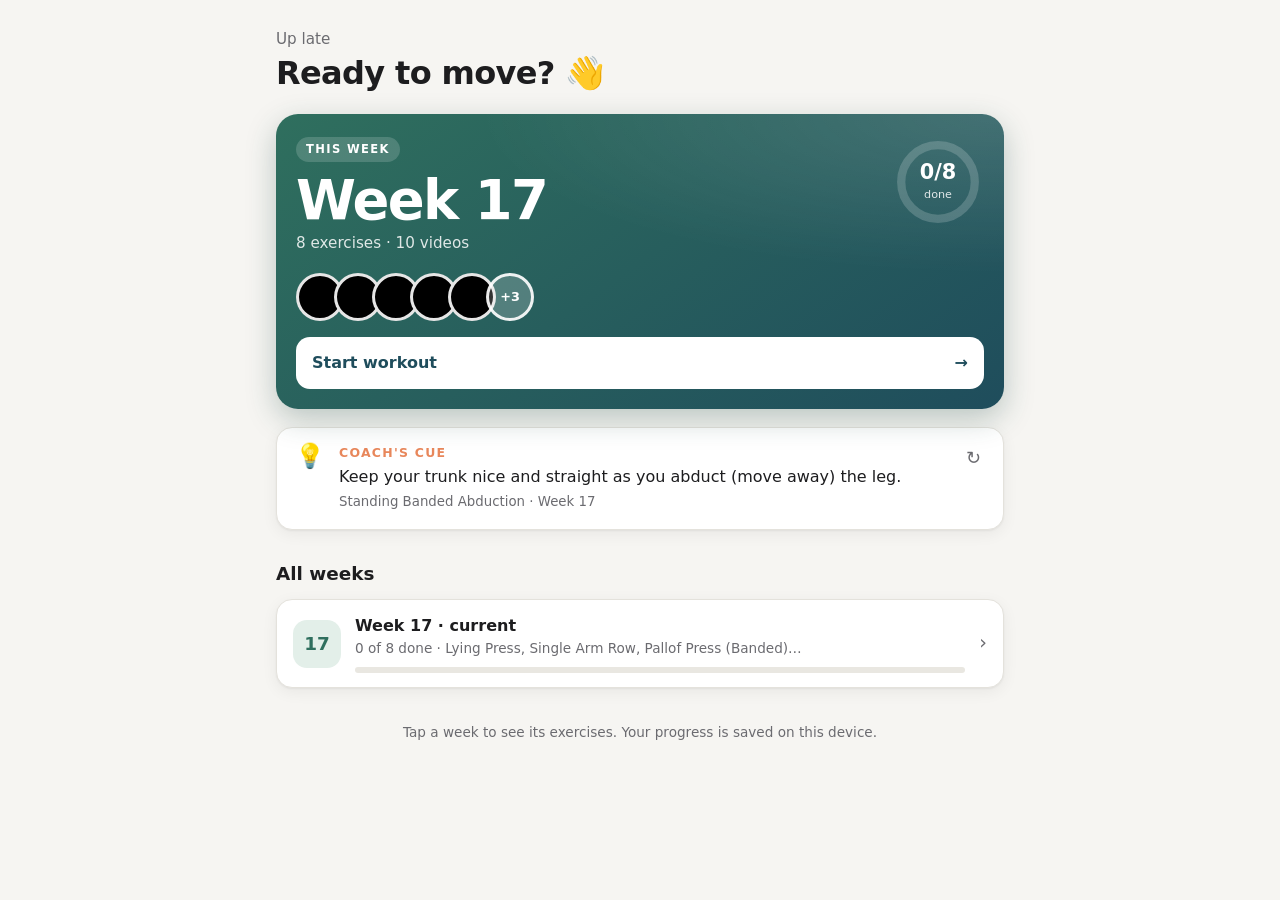
==== commit 769e3200: "Give every week its own /week-N/ address Co-Authored-By: Claude Opus 5.5 <noreply@anthropic.com> Cla" ====
--- a/index.html
+++ b/index.html
@@ -201,7 +201,7 @@
     return { done, total: w.exercises.length, pct: w.exercises.length ? done / w.exercises.length : 0 };
   };
   const videoCount = (w) => w.exercises.reduce((n, e) => n + e.videos.length, 0);
-  const href = (w) => `week.html?w=${w.number}`;
+  const href = (w) => `${weekSlug(w)}/`;
 
   // Greeting and headline
   const h = new Date().getHours();
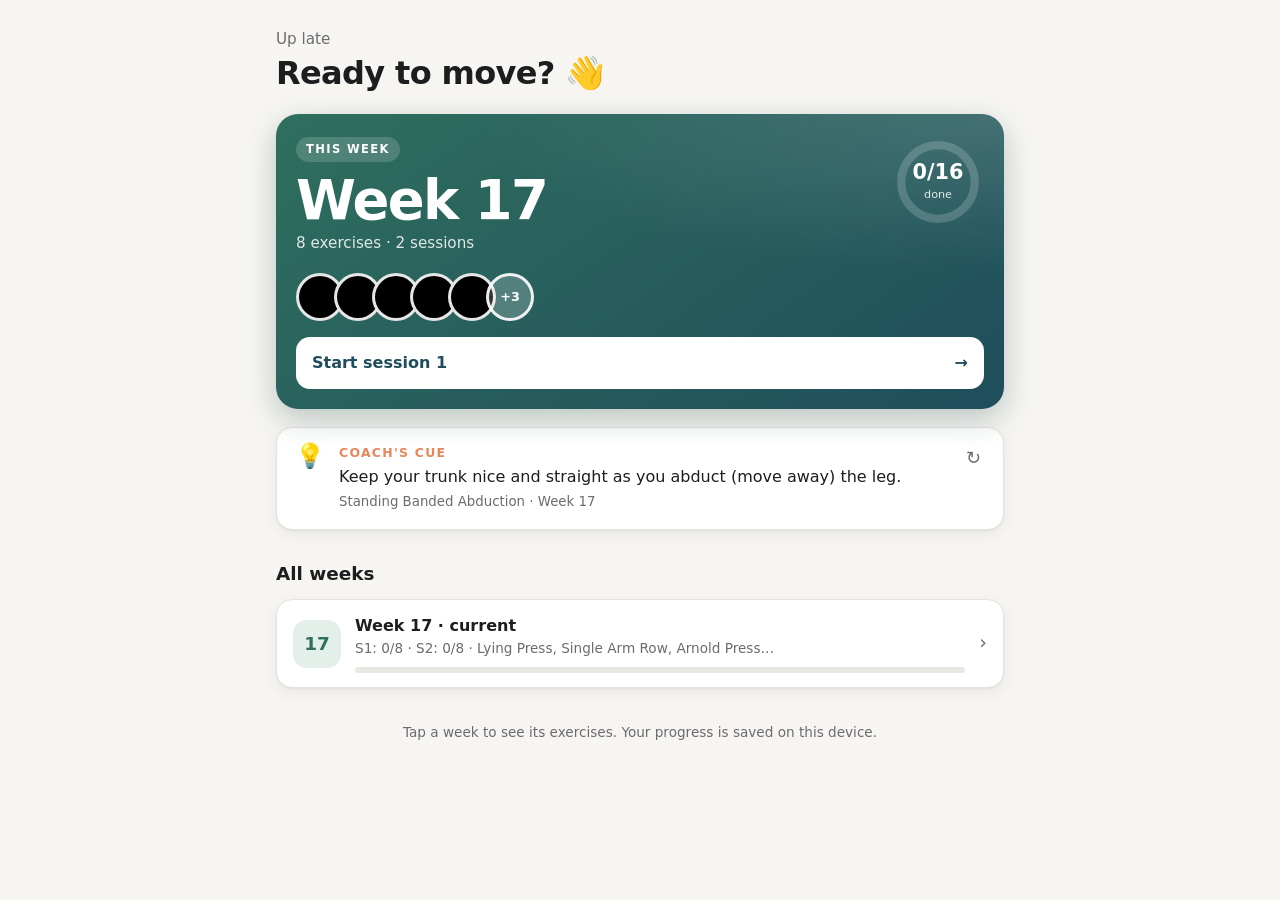
==== commit 940939ea: "Track two sessions per week with sets x reps, split into Upper and Lower Co-Authored-By: Claude Opus" ====
--- a/index.html
+++ b/index.html
@@ -195,12 +195,7 @@
   const weeks = [...WEEKS].sort((a, b) => b.number - a.number);
   const latest = weeks[0];
 
-  const progress = (w) => {
-    const names = new Set(w.exercises.map(e => e.name));
-    const done = Store.get(Store.doneKey(w.number), []).filter(n => names.has(n)).length;
-    return { done, total: w.exercises.length, pct: w.exercises.length ? done / w.exercises.length : 0 };
-  };
-  const videoCount = (w) => w.exercises.reduce((n, e) => n + e.videos.length, 0);
+  const progress = weekProgress;
   const href = (w) => `${weekSlug(w)}/`;
 
   // Greeting and headline
@@ -218,7 +213,9 @@
   const thumbs = latest.exercises.slice(0, 5)
     .map(e => `<span style="background-image:url('https://i.ytimg.com/vi/${e.videos[0].id}/default.jpg')"></span>`).join("")
     + (latest.exercises.length > 5 ? `<span class="more">+${latest.exercises.length - 5}</span>` : "");
-  const cta = p.done === 0 ? "Start workout" : p.done < p.total ? "Continue workout" : "Review this week";
+  const nextSession = p.sessions.findIndex(s => s.done < s.total) + 1;
+  const cta = p.done === p.total ? "Review this week"
+    : p.sessions[nextSession - 1].done === 0 ? `Start session ${nextSession}` : `Continue session ${nextSession}`;
   const hero = document.getElementById("hero");
   hero.href = href(latest);
   hero.innerHTML = `
@@ -226,9 +223,9 @@
       <div>
         <span class="eyebrow">This week</span>
         <div class="big">Week ${latest.number}</div>
-        <p class="meta">${p.total} exercises · ${videoCount(latest)} videos</p>
+        <p class="meta">${latest.exercises.length} exercises · ${weekSessions(latest)} sessions</p>
       </div>
-      <div class="ring" role="img" aria-label="${p.done} of ${p.total} exercises done">
+      <div class="ring" role="img" aria-label="${p.done} of ${p.total} done across all sessions">
         <svg viewBox="0 0 100 100"><circle class="bg" cx="50" cy="50" r="${R}"/>
           <circle class="fg" cx="50" cy="50" r="${R}" stroke-dasharray="${C}" stroke-dashoffset="${C}"/></svg>
         <div class="ring-label"><div><b>${p.done}/${p.total}</b><span>done</span></div></div>
@@ -267,7 +264,7 @@
       <div class="badge">${wp.done === wp.total && wp.total ? "✓" : w.number}</div>
       <div class="info">
         <div class="name">Week ${w.number}${w === latest ? " · current" : ""}</div>
-        <div class="sub">${wp.done} of ${wp.total} done · ${w.exercises.map(e => e.name).slice(0, 3).join(", ")}${w.exercises.length > 3 ? "…" : ""}</div>
+        <div class="sub">${wp.sessions.map((s, i) => `S${i + 1}: ${s.done}/${s.total}`).join(" · ")} · ${w.exercises.map(e => e.name).slice(0, 3).join(", ")}${w.exercises.length > 3 ? "…" : ""}</div>
         <div class="bar"><i></i></div>
       </div>
       <span class="chev" aria-hidden="true">›</span>`;
